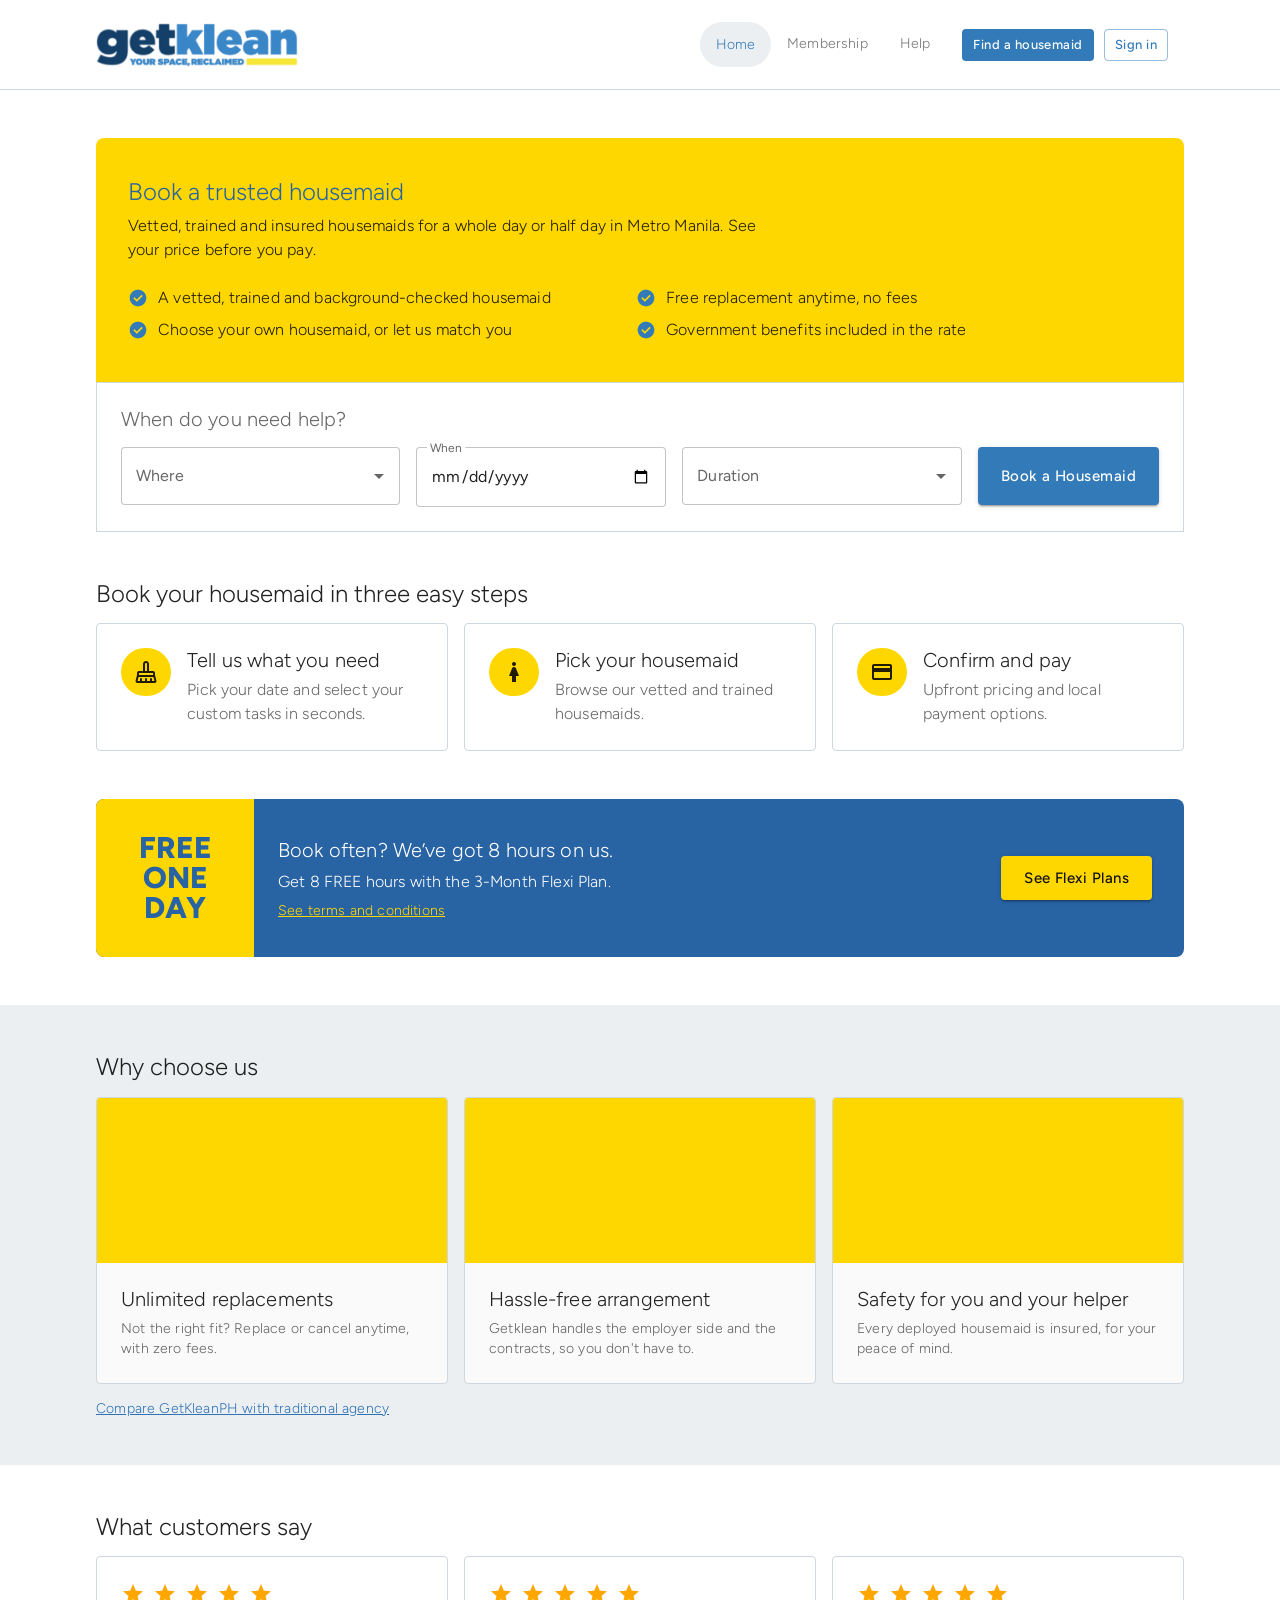
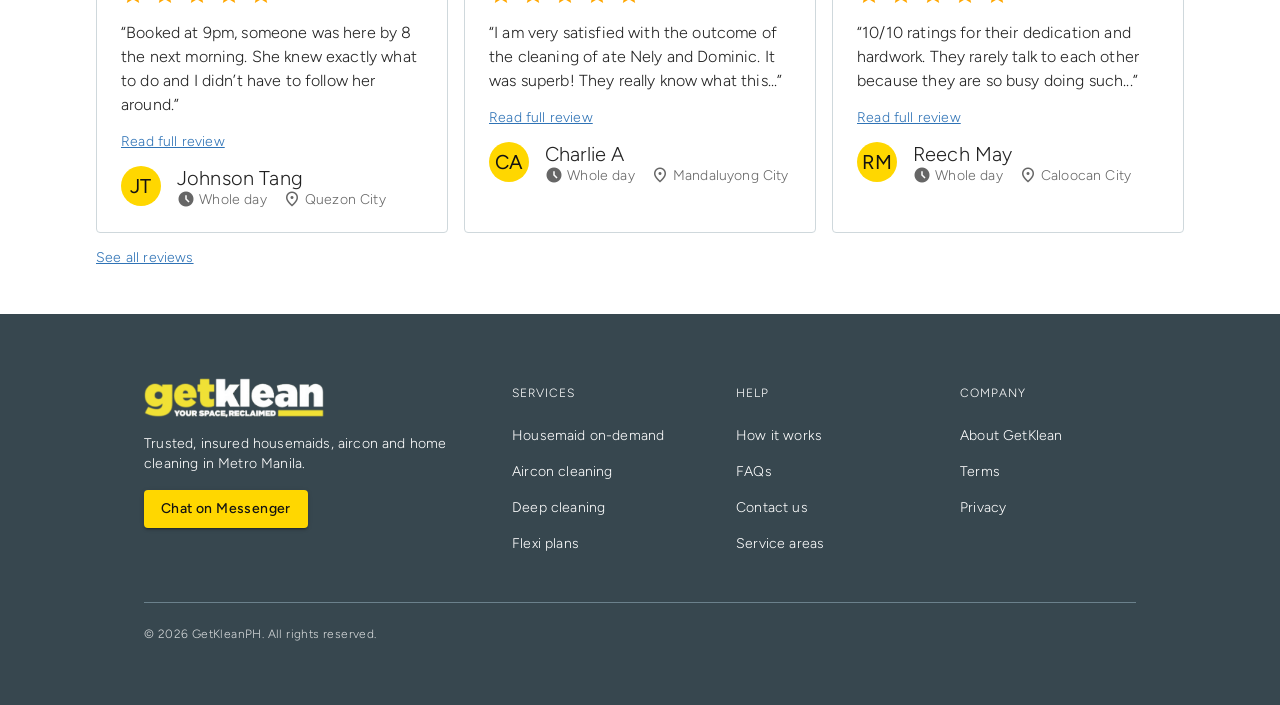
==== app/index.html @ aecc76d8 "Main page with new brand + El Niño aircon banner; move booking app to /app; new logo Co-Authored-By:" ====
<!doctype html>
<html lang="en">
<head>
  <meta charset="utf-8">
  <meta name="viewport" content="width=device-width, initial-scale=1">
  <title>GetKlean · Book a trusted housemaid</title>
  <meta name="description" content="Vetted, trained and insured housemaids for a whole day or half day in Metro Manila.">
  <link rel="icon" href="assets/favicon.png">
  <link rel="preconnect" href="https://fonts.googleapis.com">
  <link rel="preconnect" href="https://fonts.gstatic.com" crossorigin>
  <link rel="stylesheet" href="https://fonts.googleapis.com/css2?family=Figtree:wght@300;400;500;600;700&display=swap">
  <link rel="stylesheet" href="https://fonts.googleapis.com/css2?family=Material+Symbols+Outlined:opsz,wght,FILL,GRAD@20..48,300..500,0..1,0&display=block">
  <link rel="stylesheet" href="styles.css">
</head>
<body>
  <div id="app"></div>
  <noscript>Please turn on JavaScript to book a housemaid.</noscript>
  <script type="module" src="js/app.js"></script>
</body>
</html>
---- app/styles.css ----
/* Getklean customer app — design tokens from the Figma file "Customer App Mock-up" */
:root {
  --primary: #337bb8;
  --primary-dark: #2863a4;
  --primary-border: rgba(51, 123, 184, .5);
  --primary-contrast: #fff;
  --secondary: #ffd700;
  --secondary-dark: #ffa700;
  --secondary-contrast: #121212;
  --blue-50: #e4f1f9;
  --blue-100: #bddcf2;
  --bluegrey-50: #eceff1;
  --bluegrey-100: #cfd8dc;
  --bluegrey-400: #78909c;
  --bluegrey-800: #37474f;
  --grey-50: #fafafa;
  --grey-600: #757575;
  --chip-border: #bdbdbd;
  --text: rgba(0, 0, 0, .87);
  --text-2: rgba(0, 0, 0, .6);
  --text-disabled: rgba(0, 0, 0, .38);
  --link: #2f73b6;
  --divider: rgba(0, 0, 0, .12);
  --input-border: rgba(0, 0, 0, .23);
  --success: #2e7d32;
  --error: #d32f2f;
  --error-bg: #fdeded;
  --radius: 4px;
  --radius-lg: 8px;
  --s1: 8px; --s2: 16px; --s3: 24px; --s4: 32px; --s5: 40px; --s6: 48px; --s8: 64px; --s12: 96px;
  --elev-1: 0 2px 1px -1px rgba(0,0,0,.2), 0 1px 1px 0 rgba(0,0,0,.14), 0 1px 3px 0 rgba(0,0,0,.12);
  --elev-2: 0 3px 1px -2px rgba(0,0,0,.2), 0 2px 2px 0 rgba(0,0,0,.14), 0 1px 5px 0 rgba(0,0,0,.12);
  --font: 'Figtree', system-ui, -apple-system, 'Segoe UI', Roboto, sans-serif;
  --page-x: 144px;
  color-scheme: light;
}
* { box-sizing: border-box; }
html, body { margin: 0; }
body { font-family: var(--font); font-weight: 300; color: var(--text); background: #fff; -webkit-font-smoothing: antialiased; }
img { max-width: 100%; display: block; }
a { color: var(--link); }
button, input, select, textarea { font: inherit; color: inherit; }
p { margin: 0; }
h1, h2, h3, h4 { margin: 0; font-weight: 300; }

/* Typography (MUI scale, Figtree Light) */
.h4 { font-size: 34px; line-height: 1.1; letter-spacing: .25px; }
.h5 { font-size: 24px; line-height: 1.15; }
.h6 { font-size: 20px; line-height: 1.2; letter-spacing: .15px; }
.body1 { font-size: 16px; line-height: 1.5; letter-spacing: .15px; }
.body2 { font-size: 14px; line-height: 1.43; letter-spacing: .17px; }
.subtitle2 { font-size: 14px; line-height: 1.57; letter-spacing: .1px; }
.caption { font-size: 12px; line-height: 1.66; letter-spacing: .4px; }
.overline { font-size: 12px; line-height: 2.66; letter-spacing: 1px; text-transform: uppercase; }
.muted { color: var(--text-2); }
.bold { font-weight: 700; }
.link { color: var(--link); text-decoration: underline; cursor: pointer; background: none; border: 0; padding: 0; font-size: 14px; letter-spacing: .17px; }

/* Icons: Material Symbols (the MUI icon set used in the design) */
.ic { font-family: 'Material Symbols Outlined'; font-weight: normal; font-style: normal; font-size: 24px; line-height: 1; display: inline-block; white-space: nowrap; direction: ltr; -webkit-font-smoothing: antialiased; font-variation-settings: 'FILL' 0, 'wght' 400, 'GRAD' 0, 'opsz' 24; user-select: none; flex: none; }
.ic.fill { font-variation-settings: 'FILL' 1, 'wght' 400, 'GRAD' 0, 'opsz' 24; }
.ic.s15 { font-size: 15px; } .ic.s18 { font-size: 18px; } .ic.s20 { font-size: 20px; }

/* Buttons (MUI) */
.btn { display: inline-flex; align-items: center; justify-content: center; gap: 8px; border-radius: var(--radius); border: 1px solid transparent; font-weight: 500; cursor: pointer; text-decoration: none; white-space: nowrap; transition: background-color .15s, box-shadow .15s; }
.btn.lg { padding: 8px 22px; font-size: 15px; line-height: 26px; letter-spacing: .46px; }
.btn.md { padding: 6px 16px; font-size: 14px; line-height: 24px; letter-spacing: .4px; }
.btn.sm { padding: 4px 10px; font-size: 13px; line-height: 22px; letter-spacing: .46px; }
.btn.contained { background: var(--primary); color: #fff; box-shadow: var(--elev-2); }
.btn.contained:hover { background: var(--primary-dark); }
.btn.flat { box-shadow: none; }
.btn.yellow { background: var(--secondary); color: var(--secondary-contrast); box-shadow: var(--elev-2); }
.btn.yellow:hover { background: #f5cf00; }
.btn.outlined { background: transparent; color: var(--primary); border-color: var(--primary-border); }
.btn.outlined:hover { background: rgba(51,123,184,.04); border-color: var(--primary); }
.btn.text { background: transparent; color: var(--primary); }
.btn:disabled { background: rgba(0,0,0,.12); color: rgba(0,0,0,.38); box-shadow: none; cursor: default; }
.btn:focus-visible, .radio-card:focus-within, .chip:focus-visible { outline: 2px solid var(--primary); outline-offset: 2px; }

/* Layout */
.page { min-height: 100vh; display: flex; flex-direction: column; }
.page > main { flex: 1; }
.wrap { padding-left: var(--page-x); padding-right: var(--page-x); }
.wrap-home { padding-left: var(--s12); padding-right: var(--s12); }

/* Nav */
.nav { height: 90px; border-bottom: 1px solid var(--bluegrey-100); background: #fff; display: flex; align-items: center; justify-content: space-between; padding: 0 var(--s12); position: sticky; top: 0; z-index: 20; }
.nav .logo img { height: 44px; width: auto; }
.nav-items { display: flex; align-items: center; }
.nav-item { padding: 12px 16px; border-radius: 99px; color: var(--grey-600); font-size: 14px; line-height: 1.43; letter-spacing: .17px; text-decoration: none; }
.nav-item.active { background: var(--bluegrey-50); color: var(--primary); line-height: 1.57; letter-spacing: .1px; }
.nav-cta { display: flex; gap: 10px; padding: 0 var(--s2); }
.nav-toggle { display: none; background: none; border: 0; padding: 8px; cursor: pointer; color: var(--text-2); }

/* Logo fallback (until the image asset is present) */
.wordmark { font-weight: 800; font-size: 28px; letter-spacing: -.5px; color: var(--primary); line-height: 40px; }
.wordmark b { color: var(--secondary-dark); font-weight: 800; }
.footer .wordmark { color: #fff; }
.footer .wordmark b { color: var(--secondary); }

/* Stepper */
.stepper { display: flex; align-items: center; gap: var(--s1); padding: var(--s2) var(--page-x); border-bottom: 1px solid var(--divider); background: #fff; }
.step { display: flex; align-items: center; gap: 8px; white-space: nowrap; font-size: 14px; color: var(--text-2); letter-spacing: .17px; line-height: 1.43; }
.step .num { width: 24px; height: 24px; border-radius: 50%; background: var(--text-disabled); color: #fff; font-size: 12px; display: grid; place-items: center; letter-spacing: .4px; }
.step.on { color: var(--text); letter-spacing: .1px; line-height: 1.57; }
.step.on .num, .step.done .num { background: var(--primary); }
.step.done { color: var(--text); }
.step .num .ic { font-size: 16px; }
.connector { flex: 1; height: 1px; background: var(--divider); min-width: 8px; }

/* Booking layout */
.book-head { padding-top: var(--s6); padding-bottom: var(--s3); display: flex; flex-direction: column; gap: 4px; }
.book-body { display: flex; gap: var(--s3); align-items: flex-start; padding-bottom: var(--s6); }
.book-main { flex: 1; min-width: 0; display: flex; flex-direction: column; gap: var(--s3); }
.book-side { width: 360px; flex: none; position: sticky; top: 106px; }
.form-card { border: 1px solid var(--bluegrey-100); border-radius: var(--radius-lg); box-shadow: var(--elev-1); padding: var(--s3); display: flex; flex-direction: column; gap: var(--s4); background: #fff; }
.field { display: flex; flex-direction: column; gap: 4px; }
.field > .label { font-size: 16px; line-height: 1.5; letter-spacing: .15px; }
.actions { display: flex; justify-content: space-between; align-items: center; gap: var(--s2); }
.actions .spacer { visibility: hidden; }

/* Radio card ("p2 - Radio Selector") */
.radio-row { display: flex; gap: var(--s3); }
.radio-row.tight { gap: var(--s2); }
.radio-card { flex: 1; min-width: 0; display: flex; align-items: center; gap: var(--s1); padding: var(--s2) var(--s1) var(--s2) var(--s2); border: 1px solid var(--bluegrey-100); border-radius: var(--radius-lg); background: #fff; cursor: pointer; position: relative; transition: background-color .15s, border-color .15s; }
.radio-card:hover { border-color: var(--blue-100); }
.radio-card.checked { background: var(--blue-50); border-color: var(--blue-100); }
.radio-card input { position: absolute; opacity: 0; pointer-events: none; }
.radio-card .rc-text { flex: 1; min-width: 0; display: flex; flex-direction: column; justify-content: center; }
.radio-card .rc-label { font-size: 16px; line-height: 1.5; letter-spacing: .15px; color: #000; }
.radio-card .rc-caption { font-size: 14px; line-height: 1.43; letter-spacing: .17px; color: var(--text-2); display: flex; align-items: center; gap: 2px; }
.radio-dot { width: 42px; height: 42px; display: grid; place-items: center; flex: none; }
.radio-dot::before { content: ''; width: 20px; height: 20px; border-radius: 50%; border: 2px solid var(--text-2); box-sizing: border-box; }
.radio-card.checked .radio-dot::before { border-color: var(--primary); background: radial-gradient(circle, var(--primary) 0 5px, transparent 5.5px); }
.radio-card.error { border-color: var(--error); }
.dot-sep { width: 3px; height: 3px; border-radius: 50%; background: currentColor; display: inline-block; margin: 0 6px; opacity: .8; }

/* Selected-date display */
.date-display { display: flex; gap: var(--s2); align-items: center; border: 1px solid var(--bluegrey-100); border-radius: var(--radius-lg); padding: var(--s1) var(--s2); background: #fff; cursor: pointer; width: 100%; text-align: left; }
.icon-bubble { width: 40px; height: 40px; border-radius: 20px; background: var(--bluegrey-50); display: grid; place-items: center; flex: none; color: var(--text-2); }

/* Chips */
.chips { display: grid; grid-template-columns: repeat(5, minmax(0, 1fr)); gap: 8px; }
.chip { min-height: 32px; border-radius: 100px; border: 1px solid var(--chip-border); background: #fff; color: var(--text); font-size: 13px; line-height: 18px; letter-spacing: .16px; font-weight: 400; padding: 4px 12px; cursor: pointer; max-width: 139px; width: 100%; transition: background-color .15s; }
.chip:hover { background: rgba(0,0,0,.04); }
.chip.on { background: var(--primary); border-color: var(--primary); color: #fff; }
.chip:disabled { color: var(--text-disabled); cursor: default; background: #fff; }
.chip-row { display: flex; flex-wrap: wrap; gap: 8px; }
.chip-row .chip { width: auto; max-width: none; }

/* Info + alert */
.info { display: flex; gap: 12px; align-items: flex-start; background: var(--blue-50); padding: 12px var(--s2); border-radius: var(--radius); font-size: 14px; line-height: 1.43; letter-spacing: .17px; }
.info .ic { color: var(--primary); }
.alert-error { display: flex; gap: 12px; align-items: flex-start; background: var(--error-bg); color: #5f2120; padding: 12px var(--s2); border-radius: var(--radius); font-size: 14px; line-height: 1.43; }
.alert-error .ic { color: var(--error); }
.helper-error { color: var(--error); font-size: 12px; line-height: 1.66; letter-spacing: .4px; }

/* Inputs (MUI outlined) */
.input { position: relative; }
.input input, .input select, .input textarea { width: 100%; border: 1px solid var(--input-border); border-radius: var(--radius); padding: 16px 12px; font-size: 16px; line-height: 24px; letter-spacing: .15px; font-weight: 400; background: #fff; outline: none; appearance: none; }
.input select { padding-right: 40px; cursor: pointer; }
.input textarea { resize: vertical; min-height: 96px; }
.input input:hover, .input select:hover, .input textarea:hover { border-color: var(--text); }
.input input:focus, .input select:focus, .input textarea:focus { border-color: var(--primary); box-shadow: inset 0 0 0 1px var(--primary); }
.input .end { position: absolute; right: 12px; top: 50%; transform: translateY(-50%); color: var(--text-2); pointer-events: none; }
.input.err input, .input.err select { border-color: var(--error); }
.input-label { font-size: 12px; color: var(--text-2); margin-bottom: 4px; letter-spacing: .15px; }

/* Booking summary card */
.summary { border: 1px solid var(--bluegrey-100); border-radius: var(--radius-lg); background: #fff; padding: var(--s3); display: flex; flex-direction: column; gap: var(--s2); }
.sum-rows { display: flex; flex-direction: column; gap: var(--s1); }
.sum-row { display: flex; gap: var(--s1); align-items: flex-start; }
.sum-row .bubble { width: 30px; height: 30px; border-radius: 20px; background: var(--blue-50); display: grid; place-items: center; flex: none; color: var(--primary); }
.sum-row .bubble .ic { font-size: 20px; }
.sum-row .t { flex: 1; min-width: 0; }
.sum-row .k { font-weight: 700; font-size: 12px; line-height: 1.66; letter-spacing: .4px; }
.sum-row .k.lg { font-size: 14px; line-height: 1.43; letter-spacing: .17px; }
.sum-row .v { font-size: 14px; line-height: 1.57; letter-spacing: .1px; display: flex; align-items: center; flex-wrap: wrap; }
.sum-row .sub { font-size: 12px; line-height: 1.66; letter-spacing: .4px; color: var(--text-2); }
.breakdown { border-top: 1px solid var(--divider); padding-top: var(--s2); display: flex; flex-direction: column; gap: 4px; }
.price-line { display: flex; justify-content: space-between; align-items: center; gap: 8px; font-size: 14px; line-height: 1.57; letter-spacing: .1px; }
.price-line .lbl { color: var(--text-2); display: flex; align-items: center; flex-wrap: wrap; }
.price-line .was { font-size: 12px; color: var(--text-disabled); text-decoration: line-through; letter-spacing: .4px; margin-right: 8px; }
.price-line .free { color: var(--success); font-weight: 700; }
.total { background: var(--bluegrey-50); border-radius: var(--radius); padding: 12px var(--s2); display: flex; justify-content: space-between; align-items: center; min-height: 52px; }
.total .amt { font-weight: 700; font-size: 24px; line-height: 1.15; }

/* Home */
.hero { background: var(--secondary); border-radius: 8px 8px 0 0; padding: var(--s5) var(--s4); position: relative; overflow: hidden; }
.hero .shape { position: absolute; left: 896px; top: -67px; width: 752px; height: 752px; pointer-events: none; }
.hero .hero-photo { position: absolute; right: 0; bottom: 0; height: 100%; max-height: 260px; width: auto; pointer-events: none; }
.hero-content { position: relative; max-width: 992px; display: flex; flex-direction: column; gap: var(--s3); }
.hero h1 { color: var(--primary-dark); font-size: 24px; line-height: 1.15; }
.benefits { display: grid; grid-template-columns: 1fr 1fr; gap: 8px 24px; }
.benefit { display: flex; gap: 10px; align-items: flex-start; font-size: 16px; line-height: 1.5; letter-spacing: .15px; }
.benefit .ic { color: var(--primary); font-size: 20px; margin-top: 2px; }
.quick-book { border: 1px solid var(--bluegrey-100); padding: var(--s3); display: flex; flex-direction: column; gap: var(--s2); }
.qb-form { display: flex; gap: var(--s2); align-items: flex-start; }
.qb-form .input { flex: 1; }
.qb-form .input.when { flex: 0 0 250px; }
.qb-form .btn { height: 56px; }
.section { padding-top: var(--s6); padding-bottom: var(--s6); display: flex; flex-direction: column; gap: var(--s2); }
.section.grey { background: var(--bluegrey-50); }
.cards-3 { display: grid; grid-template-columns: repeat(3, minmax(0, 1fr)); gap: var(--s2); }
.step-card { border: 1px solid var(--bluegrey-100); border-radius: var(--radius); padding: var(--s3); display: flex; gap: var(--s2); background: #fff; }
.step-card .yicon { width: 50px; height: 48px; border-radius: 50px; background: var(--secondary); display: grid; place-items: center; flex: none; }
.step-card .t { display: flex; flex-direction: column; gap: 6px; }
.promo { background: var(--primary-dark); border-radius: 8px; display: flex; align-items: center; gap: var(--s3); padding-right: var(--s4); overflow: hidden; color: #fff; }
.promo .tile { width: 158px; height: 158px; flex: none; overflow: hidden; background: var(--secondary); }
.promo .tile img { width: 114%; height: 154%; max-width: none; margin: -41px 0 0 -5px; object-fit: cover; }
.promo .copy { flex: 1; display: flex; flex-direction: column; gap: 8px; padding: var(--s2) 0; }
.promo .terms { color: var(--secondary); font-size: 14px; text-decoration: underline; letter-spacing: .17px; }
.why-card { border: 1px solid var(--bluegrey-100); border-radius: var(--radius); background: var(--grey-50); overflow: hidden; }
.why-card .photo { height: 165px; background: var(--secondary); overflow: hidden; }
.why-card .photo img { width: 100%; height: 100%; object-fit: cover; }
.why-card .t { padding: var(--s3); display: flex; flex-direction: column; gap: var(--s1); }
.review { border: 1px solid var(--bluegrey-100); border-radius: var(--radius); padding: var(--s3); display: flex; flex-direction: column; gap: var(--s2); background: #fff; }
.stars { display: flex; gap: 8px; color: var(--secondary-dark); }
.stars .ic { font-variation-settings: 'FILL' 1; }
.customer { display: flex; gap: var(--s2); align-items: flex-start; }
.avatar { width: 40px; height: 40px; border-radius: 50%; background: var(--secondary); color: var(--secondary-contrast); display: grid; place-items: center; font-size: 20px; font-weight: 400; letter-spacing: .14px; flex: none; }
.meta-row { display: flex; gap: var(--s2); color: var(--text-2); font-size: 14px; letter-spacing: .17px; }
.meta-row span { display: inline-flex; align-items: center; gap: 4px; }

/* Footer */
.footer { background: var(--bluegrey-800); color: #fff; padding: var(--s8) var(--page-x); display: flex; flex-direction: column; gap: var(--s6); }
.footer-cols { display: flex; flex-wrap: wrap; gap: 32px 48px; }
.footer-brand { width: 320px; display: flex; flex-direction: column; gap: var(--s2); align-items: flex-start; }
.footer-col { flex: 1; min-width: 140px; display: flex; flex-direction: column; gap: var(--s2); }
.footer-col a { color: #fff; text-decoration: none; font-size: 14px; letter-spacing: .17px; line-height: 1.43; }
.footer-col a:hover { text-decoration: underline; }
.legal { border-top: 1px solid var(--bluegrey-400); padding-top: var(--s3); opacity: .8; font-size: 12px; letter-spacing: .4px; }

/* Responsive */
@media (max-width: 1200px) {
  :root { --page-x: 48px; }
  .wrap-home, .nav { padding-left: 48px; padding-right: 48px; }
  .hero .shape { left: 62%; }
  .stepper .step .lbl { display: none; }
  .stepper .step.on .lbl { display: inline; }
}
@media (max-width: 900px) {
  :root { --page-x: 20px; }
  .wrap-home, .nav { padding-left: 20px; padding-right: 20px; }
  .nav { height: 64px; }
  .nav .logo img { width: 140px; height: 32px; }
  .nav-items { display: none; position: absolute; top: 64px; left: 0; right: 0; background: #fff; flex-direction: column; align-items: stretch; padding: 8px 20px 16px; border-bottom: 1px solid var(--bluegrey-100); box-shadow: 0 8px 16px rgba(0,0,0,.08); }
  .nav.open .nav-items { display: flex; }
  .nav-cta { padding: 8px 0 0; }
  .nav-toggle { display: block; }
  .book-body { flex-direction: column-reverse; }
  .book-side { width: 100%; position: static; }
  .qb-form { flex-direction: column; align-items: stretch; }
  .qb-form .input.when { flex: 1; }
  .cards-3 { grid-template-columns: 1fr; }
  .benefits { grid-template-columns: 1fr; }
  .hero .shape, .hero .hero-photo { display: none; }
  .promo { flex-direction: column; align-items: flex-start; padding: 0 0 var(--s3); }
  .promo .copy, .promo .cta { padding: 0 var(--s3); }
  .h4 { font-size: 28px; }
  .chips { grid-template-columns: repeat(3, minmax(0, 1fr)); }
  .footer-brand { width: 100%; }
}
@media (max-width: 560px) {
  .radio-row { flex-direction: column; gap: var(--s2); }
  .form-card { padding: var(--s2); gap: var(--s3); }
  .actions .btn.lg { flex: 1; }
}

/* ===================== Components added for the booking flow ===================== */
/* Outlined text field with floating label (MUI) */
.tf { display: flex; flex-direction: column; gap: 3px; min-width: 0; flex: 1; }
.tf-box { position: relative; display: flex; align-items: center; border: 1px solid var(--input-border); border-radius: var(--radius); background: #fff; min-height: 56px; transition: border-color .15s, box-shadow .15s; }
.tf-box:hover { border-color: var(--text); }
.tf-box:focus-within { border-color: var(--primary); box-shadow: inset 0 0 0 1px var(--primary); }
.tf input, .tf select, .tf textarea { flex: 1; min-width: 0; border: 0; outline: 0; background: transparent; padding: 16.5px 14px; font-size: 16px; line-height: 23px; letter-spacing: .15px; font-weight: 400; appearance: none; -webkit-appearance: none; }
.tf textarea { resize: vertical; min-height: 104px; }
.tf select { cursor: pointer; padding-right: 40px; position: relative; z-index: 1; }
.tf input::placeholder { color: transparent; }
.tf input:focus::placeholder { color: var(--text-disabled); }
.tf label { position: absolute; left: 10px; top: 16px; padding: 0 4px; background: #fff; color: var(--text-2); font-size: 16px; line-height: 23px; letter-spacing: .15px; pointer-events: none; transform-origin: left top; transition: transform .15s, color .15s, top .15s; max-width: calc(100% - 24px); overflow: hidden; text-overflow: ellipsis; white-space: nowrap; font-weight: 400; }
.tf.has-start label, .tf input:not(:placeholder-shown) + label, .tf textarea:not(:placeholder-shown) + label,
.tf input:focus + label, .tf textarea:focus + label, .tf input[type=date] + label, .tf.select:not(.empty) label, .tf.select select:focus + label { top: -9px; transform: scale(.75); }
.tf.has-start label { left: 10px; }
.tf-box:focus-within label { color: var(--primary); }
.tf-start { padding-left: 14px; color: var(--text-2); font-size: 16px; font-weight: 400; }
.tf.has-start input { padding-left: 8px; }
.tf-end { position: absolute; right: 10px; top: 50%; transform: translateY(-50%); color: var(--text-2); display: grid; pointer-events: none; z-index: 2; }
.tf.select .tf-end { right: 8px; }
.tf-help { font-size: 12px; line-height: 1.66; letter-spacing: .4px; color: var(--text-2); padding: 0 14px; }
.tf-help.err { color: var(--error); }
.tf.err .tf-box { border-color: var(--error); }
.tf.err label { color: var(--error); }
.inline-2 { display: flex; gap: var(--s2); }
.inline-2 > .tf { flex: 1; }
.gap2 { gap: var(--s2) !important; } .gap3 { gap: var(--s3) !important; }

/* Radio/check card extras */
.rc-icon { width: 40px; height: 40px; border-radius: 20px; background: var(--bluegrey-50); display: grid; place-items: center; flex: none; color: var(--text-2); }
.radio-card.checked .rc-icon { background: #fff; color: var(--primary); }
.radio-card .rc-label { display: flex; align-items: center; gap: 8px; flex-wrap: wrap; }
.check-box { width: 42px; height: 42px; display: grid; place-items: center; flex: none; }
.check-box .ic { width: 18px; height: 18px; border: 2px solid var(--text-2); border-radius: 2px; font-size: 14px; display: grid; place-items: center; color: transparent; }
.check-card.checked .check-box .ic { background: var(--primary); border-color: var(--primary); color: #fff; }
.grid-2 { display: grid; grid-template-columns: repeat(2, minmax(0, 1fr)); gap: var(--s2); }
.radio-card.compact { box-shadow: var(--elev-1); }
.checkbox { display: flex; align-items: center; gap: 4px; cursor: pointer; font-size: 16px; line-height: 1.5; letter-spacing: .15px; }
.checkbox input { position: absolute; opacity: 0; }
.checkbox .cb { width: 42px; height: 42px; display: grid; place-items: center; flex: none; }
.checkbox .cb .ic { width: 18px; height: 18px; border: 2px solid var(--text-2); border-radius: 2px; font-size: 14px; display: grid; place-items: center; color: transparent; }
.checkbox input:checked + .cb .ic { background: var(--primary); border-color: var(--primary); color: #fff; }
.checkbox input:focus-visible + .cb .ic { outline: 2px solid var(--primary); outline-offset: 2px; }

/* Tags (MUI Chip, small) */
.tag { display: inline-flex; align-items: center; height: 24px; padding: 0 8px; border-radius: 100px; font-size: 13px; line-height: 18px; letter-spacing: .16px; font-weight: 400; background: rgba(0,0,0,.08); color: var(--text); white-space: nowrap; }
.tag.yellow { background: var(--secondary); color: var(--secondary-contrast); }
.tag.success { background: transparent; border: 1px solid var(--success); color: var(--success); }
.tag.success-solid { background: var(--success); color: #fff; }
.tag.info { background: #0288d1; color: #fff; }
.tag.primary-solid { background: var(--primary); color: #fff; height: 32px; padding: 0 12px; }
.tag.outline-light { background: transparent; border: 1px solid rgba(255,255,255,.7); color: #fff; }
.star { color: var(--secondary-dark); }
.lnk { color: var(--link); text-decoration: underline; }
.center { text-align: center; align-self: center; }
.wide { width: 100%; }

/* Toast */
.toast { position: fixed; left: 50%; bottom: 24px; transform: translate(-50%, 20px); background: #323232; color: #fff; padding: 14px 20px; border-radius: var(--radius); font-size: 14px; letter-spacing: .17px; box-shadow: 0 3px 5px -1px rgba(0,0,0,.2), 0 6px 10px rgba(0,0,0,.14); opacity: 0; pointer-events: none; transition: opacity .2s, transform .2s; z-index: 100; max-width: calc(100vw - 32px); }
.toast.show { opacity: 1; transform: translate(-50%, 0); }

/* Nav avatar */
.nav-avatar { width: 40px; height: 40px; border-radius: 50%; border: 0; background: var(--secondary); color: var(--secondary-contrast); font-weight: 500; cursor: pointer; }

/* Step 1 */
.days { display: flex; gap: 8px; flex-wrap: wrap; }
.day { width: 45px; height: 45px; border-radius: 50%; border: 1px solid var(--bluegrey-100); background: #fff; cursor: pointer; font-size: 16px; font-weight: 400; }
.day:hover { border-color: var(--blue-100); }
.day.on { background: var(--blue-50); border-color: var(--blue-100); color: var(--primary); font-weight: 600; }
.info { align-items: center; }

/* Step 2 */
.map { width: 100%; height: 246px; border: 1px solid var(--bluegrey-100); border-radius: var(--radius-lg); display: block; background: var(--bluegrey-50); }
.map-field { gap: var(--s1); }
.map-head { display: flex; justify-content: space-between; gap: 8px; flex-wrap: wrap; }
.map-head span:last-child { color: var(--text-2); font-size: 14px; }
.secure { display: flex; align-items: center; gap: 8px; color: var(--text-2); }
.secure .ic { color: var(--success); }
.add-dashed { display: flex; align-items: center; gap: var(--s1); width: 100%; padding: var(--s2); border: 1px dashed var(--chip-border); border-radius: var(--radius-lg); background: #fff; cursor: pointer; font-size: 16px; color: var(--primary); font-weight: 400; margin-top: 4px; }
.add-dashed:hover { background: var(--blue-50); }
.icon-bubble.sm { width: 32px; height: 32px; }
.icon-bubble.lg { width: 56px; height: 56px; border-radius: 28px; background: var(--blue-50); color: var(--primary); }
.field .radio-card + .radio-card { margin-top: 8px; }
.btn.start { align-self: flex-start; }

/* Step 3 */
.tasks-head { display: flex; justify-content: space-between; align-items: center; gap: 8px; flex-wrap: wrap; }
.th-actions { display: flex; align-items: center; gap: 8px; color: var(--text-2); }
.field > .h6 { margin-bottom: 8px; }

/* Step 4 */
.otp-card { align-items: center; text-align: center; gap: var(--s2); }
.otp { display: flex; gap: 10px; justify-content: center; }
.otp-box { width: 48px; height: 56px; text-align: center; font-size: 22px; font-weight: 500; border: 1px solid var(--input-border); border-radius: var(--radius); outline: 0; }
.otp-box:focus { border-color: var(--primary); box-shadow: inset 0 0 0 1px var(--primary); }
.otp-box.err { border-color: var(--error); }
.login { padding-top: var(--s8); padding-bottom: var(--s8); display: flex; justify-content: center; }
.login-card { width: 100%; max-width: 440px; align-items: center; text-align: center; gap: var(--s2); }
.login-card .tf { width: 100%; text-align: left; }

/* Step 5 */
.info-panel { display: flex; align-items: center; gap: var(--s2); border: 1px solid var(--bluegrey-100); border-radius: var(--radius-lg); padding: var(--s2); background: var(--grey-50); }
.info-panel > div { flex: 1; }
.seg { display: inline-flex; border: 1px solid var(--chip-border); border-radius: var(--radius); overflow: hidden; align-self: flex-start; }
.seg button { border: 0; background: #fff; padding: 8px 16px; font-size: 14px; font-weight: 500; letter-spacing: .4px; cursor: pointer; color: var(--text-2); }
.seg button + button { border-left: 1px solid var(--chip-border); }
.seg button.on { background: var(--blue-50); color: var(--primary); }
.seg.chips-seg { border: 0; gap: 8px; flex-wrap: wrap; overflow: visible; }
.seg.chips-seg button { border: 1px solid var(--chip-border); border-radius: 100px; font-weight: 400; font-size: 14px; padding: 6px 16px; color: var(--text); }
.seg.chips-seg button.on { background: var(--primary); border-color: var(--primary); color: #fff; }
.seg.chips-seg.sm button { font-size: 13px; padding: 4px 12px; }
.form-card.tight { gap: var(--s2); }
.empty-fav { display: flex; gap: 12px; align-items: flex-start; background: #fdeef3; color: #5c1f33; padding: 12px var(--s2); border-radius: var(--radius); }
.empty-fav .ic { color: #e91e63; }
.maid { border: 1px solid var(--bluegrey-100); border-radius: var(--radius-lg); padding: var(--s2); display: flex; flex-direction: column; gap: var(--s2); background: #fff; }
.maid.selected { border-color: var(--primary); background: var(--blue-50); box-shadow: inset 0 0 0 1px var(--primary); }
.maid-top { display: flex; gap: var(--s2); align-items: flex-start; }
.maid-photo { width: 72px; height: 72px; border-radius: 50%; overflow: hidden; flex: none; background: var(--secondary); display: grid; place-items: center; }
.maid-photo img { width: 100%; height: 100%; object-fit: cover; }
.maid-ini { font-size: 24px; font-weight: 500; color: var(--secondary-contrast); }
.maid-info { flex: 1; min-width: 0; display: flex; flex-direction: column; gap: 2px; align-items: flex-start; }
.maid-info .nm { font-weight: 600; margin-right: 6px; }
.maid-info .meta { display: flex; align-items: center; flex-wrap: wrap; gap: 2px; }
.maid-info .btn.text { padding-left: 0; }
.sel-badge { display: inline-flex; align-items: center; gap: 4px; color: var(--primary); font-size: 14px; font-weight: 500; }
.maid-actions { display: flex; gap: var(--s1); flex-wrap: wrap; }
.maid-actions .grow { flex: 1; }
.btn.fav .ic { color: #e91e63; }
.btn.fav.on { background: #fdeef3; border-color: #f48fb1; color: #ad1457; }
.maid.unavail .maid-photo { filter: grayscale(.6); }
.maid-warn { background: #fff4e5; border-radius: var(--radius); padding: 12px var(--s2); display: flex; flex-direction: column; gap: 6px; color: #663c00; }
.warn-title { font-weight: 600; }
.btn.warning { background: #ed6c02; color: #fff; box-shadow: var(--elev-2); white-space: normal; }
.btn.warning:hover { background: #e65100; }
.switch-card { display: flex; align-items: center; gap: var(--s2); border: 1px solid var(--bluegrey-100); border-radius: var(--radius-lg); padding: var(--s2) var(--s3); cursor: pointer; position: relative; }
.switch-card > span:first-child { flex: 1; display: flex; flex-direction: column; gap: 4px; }
.switch-card input { position: absolute; opacity: 0; }
.switch { width: 38px; height: 20px; border-radius: 10px; background: rgba(0,0,0,.38); position: relative; flex: none; transition: background .15s; }
.switch::after { content: ''; position: absolute; top: -3px; left: -3px; width: 26px; height: 26px; border-radius: 50%; background: #fff; box-shadow: var(--elev-1); transition: transform .15s, background .15s; }
.switch-card input:checked + .switch { background: rgba(51,123,184,.5); }
.switch-card input:checked + .switch::after { transform: translateX(18px); background: var(--primary); }
.switch-card input:focus-visible + .switch { outline: 2px solid var(--primary); outline-offset: 4px; }

/* Step 6 */
.pc-price { display: flex; flex-direction: column; align-items: flex-end; gap: 4px; flex: none; }
.pc-price b { font-size: 20px; font-weight: 600; }
.price-card .rc-label { font-weight: 600; }
.radio-card.plan-card { border: 0; padding: 0; background: transparent; }
.plan-price { display: flex; align-items: center; gap: 8px; flex-wrap: wrap; color: var(--text); }
.plan-price b { font-size: 24px; font-weight: 600; }
.plan-price s { color: var(--text-disabled); }
.flexi { gap: var(--s2); }
.acc { border: 1px solid var(--bluegrey-100); border-radius: var(--radius-lg); }
.acc summary { list-style: none; cursor: pointer; display: flex; justify-content: space-between; align-items: center; padding: 12px var(--s2); }
.acc summary::-webkit-details-marker { display: none; }
.acc[open] summary .ic { transform: rotate(180deg); }
.acc-body { padding: 0 var(--s2) var(--s2); display: flex; flex-direction: column; gap: 12px; }
.rate-group { display: flex; flex-direction: column; gap: 6px; }
.rg-h { font-weight: 600; font-size: 14px; }
.rate-row { display: grid; grid-template-columns: 1.3fr 1fr 1fr auto; align-items: center; gap: 8px; padding: 8px 12px; border: 1px solid var(--bluegrey-50); border-radius: var(--radius); font-size: 14px; }
.rate-row > span { display: flex; flex-direction: column; }
.rate-row .rr-l { flex-direction: row; align-items: center; gap: 6px; }
.rate-row s { color: var(--text-disabled); }
.rate-row small { font-size: 10px; letter-spacing: .8px; color: var(--text-2); }
.rate-row .mem b { color: var(--success); font-weight: 600; }
.incl-row { display: flex; gap: 12px; align-items: flex-start; }
.incl-row .bubble { width: 30px; height: 30px; border-radius: 15px; background: var(--blue-50); color: var(--primary); display: grid; place-items: center; flex: none; }
.calc { gap: var(--s2); }
.calc-inputs { display: flex; gap: var(--s2); align-items: center; flex-wrap: wrap; }
.calc-inputs .tf { flex: 0 0 200px; }
.example { background: var(--grey-50); border: 1px solid var(--bluegrey-50); border-radius: var(--radius-lg); padding: var(--s3); display: flex; flex-direction: column; gap: var(--s2); }
.example .center { align-self: stretch; }
.ex-cols { display: grid; grid-template-columns: 1fr 1fr; gap: var(--s2); }
.ex-col { background: #fff; border: 1px solid var(--bluegrey-100); border-radius: var(--radius-lg); padding: var(--s2); display: flex; flex-direction: column; gap: 8px; }
.ex-line { display: flex; justify-content: space-between; gap: 8px; font-size: 14px; color: var(--text-2); }
.ex-total { border-radius: var(--radius); padding: 10px 12px; display: flex; flex-direction: column; align-items: center; margin-top: auto; }
.ex-total b { font-size: 22px; font-weight: 600; }
.ex-total small { font-size: 10px; letter-spacing: .8px; }
.ex-total.grey { background: var(--bluegrey-50); }
.ex-total.green { background: #e8f5e9; color: var(--success); }

/* Step 7 */
.review-list { display: flex; flex-direction: column; gap: var(--s1); }
.review-card { display: flex; justify-content: space-between; align-items: center; gap: var(--s2); border: 1px solid var(--bluegrey-100); border-radius: var(--radius-lg); padding: var(--s2) var(--s2) var(--s2) var(--s3); }
.review-card .body1, .review-card .body2 { display: flex; align-items: center; flex-wrap: wrap; }
.overline-sm { font-size: 12px; letter-spacing: 1px; color: var(--text-2); font-weight: 500; }
.protect { display: flex; gap: var(--s2); align-items: flex-start; border: 1px solid var(--bluegrey-100); border-radius: var(--radius-lg); padding: var(--s3); }
.protect > div { display: flex; flex-direction: column; gap: 8px; align-items: flex-start; }
.protect .h6 { display: flex; align-items: center; gap: 8px; flex-wrap: wrap; }
.shield { width: 48px; height: 48px; border-radius: 24px; background: var(--secondary); display: grid; place-items: center; flex: none; }
.h5.inline { display: flex; align-items: center; gap: 8px; }
.promo-row { display: flex; gap: 8px; align-items: flex-start; }
.promo-row .btn { height: 56px; }
.ok { color: var(--success); display: flex; align-items: center; gap: 6px; }
.pm .rc-icon { background: var(--bluegrey-50); }

/* Step 8 */
.confirm { border: 1px solid var(--bluegrey-100); border-radius: var(--radius-lg); padding: var(--s5) var(--s4); display: flex; flex-direction: column; align-items: center; gap: var(--s2); text-align: center; max-width: 720px; margin: 0 auto; width: 100%; }
.ok-circle { width: 72px; height: 72px; border-radius: 50%; background: #e8f5e9; color: var(--success); display: grid; place-items: center; }
.ok-circle .ic { font-size: 40px; }
.conf-rows { width: 100%; border-top: 1px solid var(--divider); margin-top: 8px; }
.conf-row { display: flex; justify-content: space-between; gap: var(--s2); padding: 12px 0; border-bottom: 1px solid var(--divider); font-size: 14px; text-align: right; }
.conf-row > span:first-child { text-align: left; flex: none; }
.conf-row > span:last-child { display: flex; align-items: center; justify-content: flex-end; flex-wrap: wrap; font-weight: 400; }
.next { width: 100%; text-align: left; display: flex; flex-direction: column; gap: 8px; background: var(--grey-50); border-radius: var(--radius-lg); padding: var(--s2) var(--s3); }
.nx { display: flex; gap: 10px; align-items: flex-start; }
.nx .ic { color: var(--success); font-size: 20px; margin-top: 2px; }
.conf-actions { display: flex; gap: var(--s1); flex-wrap: wrap; justify-content: center; }
.btn.pill { border-radius: 100px; }
.btn.outlined.dark { color: var(--text); border-color: var(--input-border); }
.book-head .h4:empty { display: none; }
.book-body:has(.confirm) .book-side:empty { display: none; }

/* Home: quick-book fields + signed-in home */
.qb-form .tf { flex: 1; }
.qb-form .when { flex: 0 0 250px; display: flex; }
.qb-form .btn { height: 58px; }
.headline { display: flex; flex-direction: column; gap: 8px; max-width: 640px; }
.tile-fb { display: grid; place-items: center; height: 100%; font-size: 30px; font-weight: 800; line-height: 1; text-transform: uppercase; color: var(--primary-dark); text-align: center; }
.welcome { padding-top: var(--s6); display: flex; flex-direction: column; gap: var(--s2); }
.loc { display: flex; align-items: center; gap: 6px; color: var(--text-2); flex-wrap: wrap; }
.loc .ic { color: var(--primary); }
.quick-book.qb-signed { border-radius: var(--radius-lg); }
.next-booking { border: 1px solid var(--bluegrey-100); border-radius: var(--radius-lg); padding: var(--s3); display: flex; flex-direction: column; gap: var(--s2); }
.nb-row { display: flex; gap: var(--s2); align-items: center; }
.yicon.sm { width: 40px; height: 40px; border-radius: 20px; background: var(--secondary); display: grid; place-items: center; flex: none; }
.deals { background: #fffbe0; }
.sec-head { display: flex; justify-content: space-between; align-items: center; gap: 8px; flex-wrap: wrap; }
.deals-grid { display: grid; grid-template-columns: 1fr 1fr; gap: var(--s2); align-items: stretch; }
.deals-grid .promo { align-self: stretch; }
.deal-trial { background: var(--primary); color: #fff; border-radius: var(--radius-lg); padding: var(--s3); display: flex; flex-direction: column; gap: 12px; align-items: flex-start; }
.trial-opts { display: grid; grid-template-columns: 1fr 1fr; gap: 8px; width: 100%; }
.trial-opt { background: #fff; color: var(--text); border-radius: var(--radius); padding: 12px; display: flex; flex-direction: column; gap: 6px; }
.to-head { display: flex; flex-direction: column; gap: 6px; align-items: flex-start; }
.trial-opt s { color: var(--text-disabled); font-size: 14px; }
.trial-opt b { font-size: 20px; font-weight: 600; }
.trial-foot { display: flex; align-items: center; gap: 12px; flex-wrap: wrap; }
.trial-foot .terms { color: var(--secondary); font-size: 14px; }
.primary { color: var(--primary); }
.voucher { display: flex; border: 1px solid var(--bluegrey-100); border-radius: var(--radius-lg); overflow: hidden; background: #fff; }
.v-amt { width: 96px; flex: none; background: var(--secondary); display: flex; flex-direction: column; align-items: center; justify-content: center; font-size: 12px; letter-spacing: 1px; border-right: 2px dashed #fff; }
.v-amt b { font-size: 28px; font-weight: 700; line-height: 1.1; }
.v-body { padding: var(--s2); display: flex; flex-direction: column; gap: 6px; }
.v-actions { display: flex; align-items: center; gap: 12px; margin-top: 4px; }

@media (max-width: 900px) {
  .qb-form .when { flex: 1; }
  .deals-grid { grid-template-columns: 1fr; }
  .grid-2 { grid-template-columns: 1fr; }
  .ex-cols { grid-template-columns: 1fr; }
  .rate-row { grid-template-columns: 1fr 1fr; }
}
@media (max-width: 560px) {
  .inline-2 { flex-direction: column; }
  .otp-box { width: 40px; height: 50px; }
  .otp { gap: 6px; }
  .trial-opts { grid-template-columns: 1fr; }
  .confirm { padding: var(--s3) var(--s2); }
  .review-card { padding-left: var(--s2); }
  .chips { grid-template-columns: repeat(2, minmax(0, 1fr)); }
  .chips .chip { max-width: none; }
  .promo-row .btn { height: 56px; }
}
.book-form { display: flex; flex-direction: column; gap: var(--s3); }
a.step { text-decoration: none; }
.stepper { overflow-x: auto; scrollbar-width: none; }
@media (max-width: 560px) { .stepper .step .num { width: 22px; height: 22px; } .connector { min-width: 4px; } }
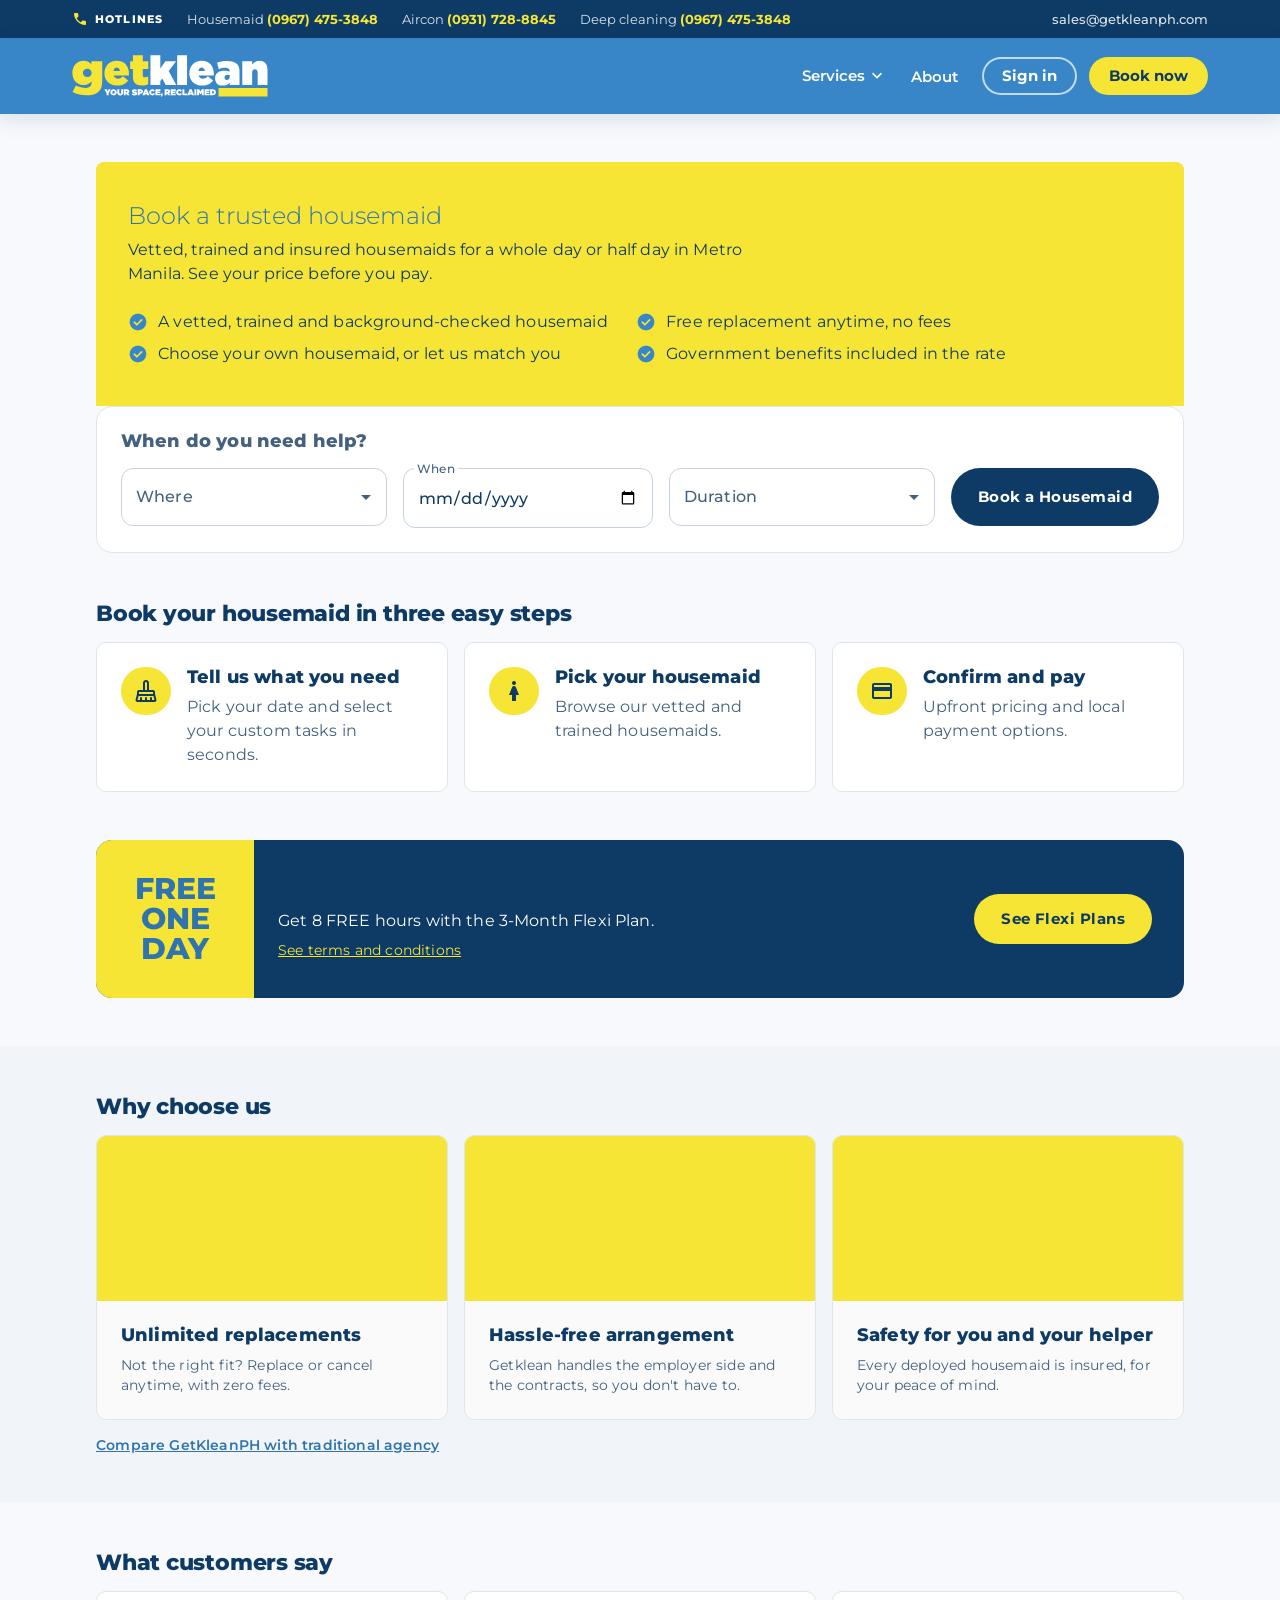
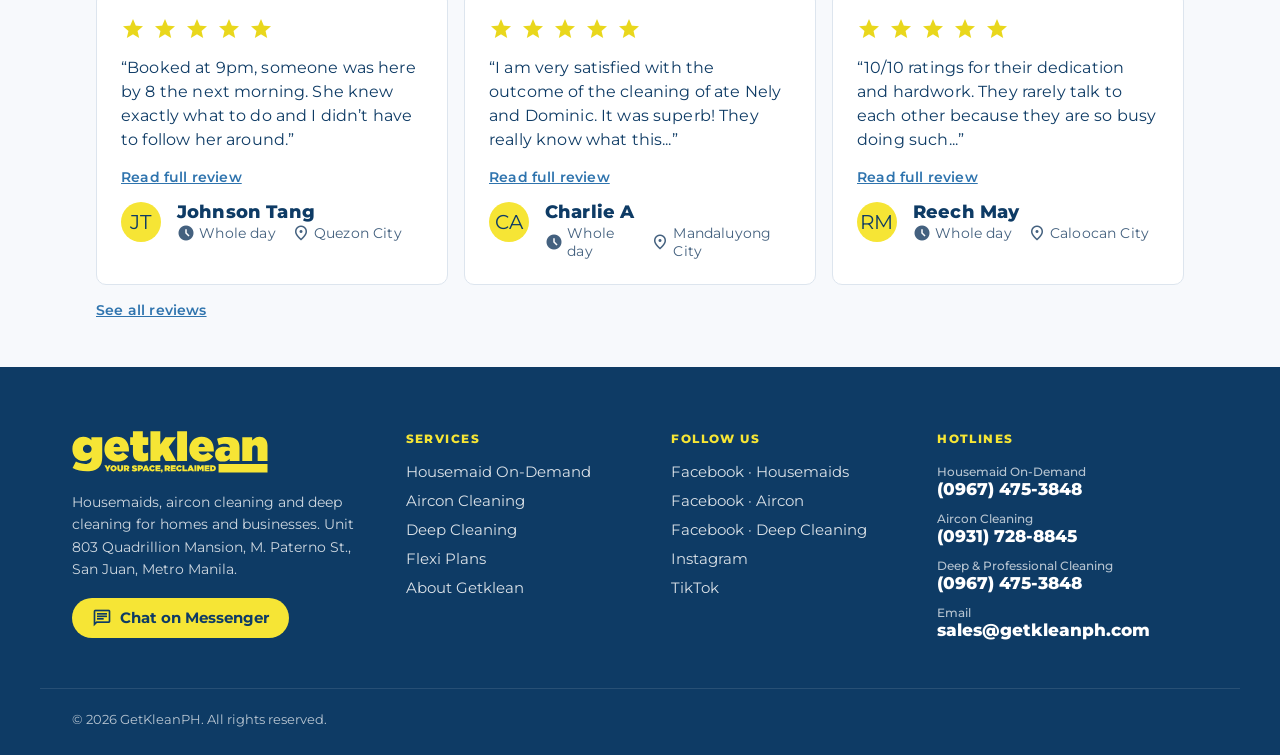
==== commit 457dabeb: "Booking flow re-skinned to the new brand (header, Services menu, footer, Montserrat, brand colours);" ====
--- a/app/index.html
+++ b/app/index.html
@@ -5,12 +5,14 @@
   <meta name="viewport" content="width=device-width, initial-scale=1">
   <title>GetKlean · Book a trusted housemaid</title>
   <meta name="description" content="Vetted, trained and insured housemaids for a whole day or half day in Metro Manila.">
-  <link rel="icon" href="assets/favicon.png">
+  <link rel="icon" href="../brand/favicon.png">
+  <meta name="theme-color" content="#3886c8">
   <link rel="preconnect" href="https://fonts.googleapis.com">
   <link rel="preconnect" href="https://fonts.gstatic.com" crossorigin>
-  <link rel="stylesheet" href="https://fonts.googleapis.com/css2?family=Figtree:wght@300;400;500;600;700&display=swap">
+  <link rel="stylesheet" href="https://fonts.googleapis.com/css2?family=Montserrat:wght@400;500;600;700;800;900&display=swap">
   <link rel="stylesheet" href="https://fonts.googleapis.com/css2?family=Material+Symbols+Outlined:opsz,wght,FILL,GRAD@20..48,300..500,0..1,0&display=block">
   <link rel="stylesheet" href="styles.css">
+  <link rel="stylesheet" href="brand.css">
 </head>
 <body>
   <div id="app"></div>
--- a/app/styles.css
+++ b/app/styles.css
@@ -243,7 +243,7 @@
   :root { --page-x: 20px; }
   .wrap-home, .nav { padding-left: 20px; padding-right: 20px; }
   .nav { height: 64px; }
-  .nav .logo img { width: 140px; height: 32px; }
+  .nav .logo img { height: 34px; width: auto; }
   .nav-items { display: none; position: absolute; top: 64px; left: 0; right: 0; background: #fff; flex-direction: column; align-items: stretch; padding: 8px 20px 16px; border-bottom: 1px solid var(--bluegrey-100); box-shadow: 0 8px 16px rgba(0,0,0,.08); }
   .nav.open .nav-items { display: flex; }
   .nav-cta { padding: 8px 0 0; }
@@ -534,3 +534,19 @@
 a.step { text-decoration: none; }
 .stepper { overflow-x: auto; scrollbar-width: none; }
 @media (max-width: 560px) { .stepper .step .num { width: 22px; height: 22px; } .connector { min-width: 4px; } }
+.sum-help { display: flex; align-items: center; gap: 10px; border-top: 1px solid var(--divider); padding-top: var(--s2); color: var(--text-2); font-size: 14px; text-decoration: none; }
+.sum-help .ic { color: var(--primary); }
+.sum-help b { color: var(--primary); font-weight: 600; }
+
+/* Mobile: form first, booking summary after it */
+@media (max-width: 900px) {
+  .book-body { flex-direction: column; }
+  .book-head { padding-top: var(--s4); }
+  .book-head .h4 { font-size: 26px; }
+  .stepper { padding-top: 12px; padding-bottom: 12px; }
+}
+@media (max-width: 560px) {
+  .book-main { gap: var(--s2); }
+  .summary { padding: var(--s2); }
+}
+.date-display { margin-top: 8px; }
--- a/app/brand.css
+++ b/app/brand.css
@@ -0,0 +1,238 @@
+/* Getklean brand layer for the booking app.
+   Loaded after styles.css: re-skins the Figma (MUI) flow with the 2026 brand guidelines
+   (blue #3886c8, yellow #f6e535, navy #0e3b65, cream #f9e8c0; Gotham → Montserrat) so it matches the main site. */
+:root {
+  --primary: #3886c8;
+  --primary-dark: #2f74ae;
+  --primary-border: rgba(56, 134, 200, .5);
+  --secondary: #f6e535;
+  --secondary-dark: #e9d71c;
+  --secondary-contrast: #0e3b65;
+  --navy: #0e3b65;
+  --cream: #fdf6e3;
+  --blue-50: #eaf3fb;
+  --blue-100: #cfe6f6;
+  --bluegrey-50: #f1f5f9;
+  --bluegrey-100: #dde5ee;
+  --bluegrey-800: #0e3b65;
+  --text: #0e3b65;
+  --text-2: #44617f;
+  --link: #2f74ae;
+  --divider: #dde5ee;
+  --input-border: #c7d3e0;
+  --radius: 10px;
+  --radius-lg: 16px;
+  --elev-1: 0 2px 10px rgba(14, 59, 101, .06);
+  --elev-2: 0 6px 18px rgba(14, 59, 101, .12);
+  --font: 'Montserrat', system-ui, -apple-system, 'Segoe UI', sans-serif;
+  --page-x: max(32px, calc((100vw - 1200px) / 2 + 32px));
+}
+body { font-family: var(--font); font-weight: 400; color: var(--text); background: #f7f9fc; }
+.page > main { background: #f7f9fc; }
+
+/* Type: brand headlines are heavy */
+.h4 { font-weight: 900; letter-spacing: -.025em; font-size: clamp(28px, 3.4vw, 40px); line-height: 1.08; color: var(--navy); }
+.h5 { font-weight: 800; letter-spacing: -.01em; font-size: 22px; color: var(--navy); }
+.h6 { font-weight: 800; font-size: 18px; color: var(--navy); }
+.body1, .body2 { font-weight: 400; }
+.overline, .overline-sm { font-weight: 800; letter-spacing: .12em; color: var(--primary); }
+.muted { color: var(--text-2); }
+.lnk, .link { color: var(--link); font-weight: 600; }
+
+/* Buttons: brand pill buttons */
+.btn { border-radius: 999px; font-weight: 700; letter-spacing: 0; transition: transform .15s, background-color .15s; }
+.btn:hover { transform: translateY(-1px); }
+.btn.lg { padding: 13px 26px; font-size: 15px; line-height: 22px; }
+.btn.md { padding: 9px 18px; }
+.btn.contained { background: var(--navy); box-shadow: none; }
+.btn.contained:hover { background: #0a2e50; }
+.btn.yellow { background: var(--secondary); color: var(--navy); box-shadow: none; }
+.btn.outlined { color: var(--navy); border: 1.5px solid var(--bluegrey-100); background: #fff; }
+.btn.outlined:hover { border-color: var(--primary); background: #fff; }
+.btn.text { color: var(--primary); }
+.btn:disabled { background: #e3e9f0; color: #8aa0b6; transform: none; }
+.btn.warning { background: #ed6c02; border-radius: 999px; }
+.btn:focus-visible, .radio-card:focus-within, .chip:focus-visible { outline: 3px solid var(--secondary); outline-offset: 2px; }
+
+/* ---------- Header (same as main site) ---------- */
+.gk-wrap { width: 100%; max-width: 1200px; margin: 0 auto; padding: 0 32px; }
+.gk-hot { background: var(--navy); color: rgba(255,255,255,.85); font-size: 13px; }
+.gk-hot-in { display: flex; align-items: center; gap: 8px 24px; min-height: 38px; flex-wrap: wrap; }
+.gk-hot a { color: var(--secondary); font-weight: 700; text-decoration: none; }
+.gk-hot-lbl { display: inline-flex; align-items: center; gap: 6px; font-weight: 800; text-transform: uppercase; letter-spacing: .1em; font-size: 11px; color: #fff; }
+.gk-hot-lbl .ic { font-size: 16px; color: var(--secondary); }
+.gk-hot-mail { margin-left: auto; color: rgba(255,255,255,.85) !important; font-weight: 500 !important; }
+.gk-top { background: var(--primary); position: sticky; top: 0; z-index: 30; box-shadow: 0 6px 20px rgba(14,59,101,.12); }
+.gk-top-in { display: flex; align-items: center; justify-content: space-between; height: 76px; gap: 24px; position: relative; }
+.gk-brand img { height: 42px; width: auto; display: block; }
+.gk-menu { display: flex; align-items: center; gap: 4px; }
+.gk-menu > a:not(.gk-btn) { color: #fff; text-decoration: none; font-weight: 600; font-size: 15px; padding: 8px 12px; border-radius: 8px; }
+.gk-menu > a:not(.gk-btn):hover { background: rgba(255,255,255,.12); }
+.gk-btn { display: inline-flex; align-items: center; justify-content: center; gap: 8px; border: 0; border-radius: 999px; padding: 10px 20px; font: 700 15px/1.2 var(--font); text-decoration: none; cursor: pointer; white-space: nowrap; margin-left: 8px; }
+.gk-btn .ic { font-size: 20px; }
+.gk-btn.yellow { background: var(--secondary); color: var(--navy); }
+.gk-btn.ghost { color: #fff; box-shadow: inset 0 0 0 2px rgba(255,255,255,.7); }
+.gk-avatar { width: 40px; height: 40px; border-radius: 50%; border: 0; background: var(--secondary); color: var(--navy); font: 800 14px var(--font); cursor: pointer; margin-left: 8px; }
+.gk-menu-btn { display: none; background: none; border: 0; color: #fff; padding: 8px; cursor: pointer; }
+.gk-dd { position: relative; }
+.gk-dd-btn { display: inline-flex; align-items: center; gap: 2px; background: none; border: 0; color: #fff; font: 600 15px/1.2 var(--font); padding: 8px 8px 8px 12px; border-radius: 8px; cursor: pointer; }
+.gk-dd-btn:hover, .gk-dd.open .gk-dd-btn { background: rgba(255,255,255,.12); }
+.gk-dd-btn .ic { font-size: 20px; transition: transform .15s; }
+.gk-dd.open .gk-dd-btn .ic { transform: rotate(180deg); }
+.gk-dd-menu { display: none; position: absolute; top: calc(100% + 8px); left: 0; min-width: 300px; background: #fff; border-radius: 14px; padding: 8px; box-shadow: 0 18px 40px rgba(14,59,101,.25); z-index: 35; }
+.gk-dd.open .gk-dd-menu { display: block; }
+.gk-dd-menu a { display: flex; align-items: center; gap: 12px; padding: 10px 12px; border-radius: 10px; color: var(--navy); text-decoration: none; }
+.gk-dd-menu a:hover, .gk-dd-menu a.active { background: var(--blue-50); }
+.gk-dd-menu a > .ic { width: 38px; height: 38px; border-radius: 10px; background: var(--secondary); display: grid; place-items: center; font-size: 20px; flex: none; }
+.gk-dd-menu b { display: block; font-weight: 800; font-size: 15px; }
+.gk-dd-menu small { display: block; font-size: 12.5px; color: var(--text-2); }
+
+/* ---------- Footer (same as main site) ---------- */
+.gk-foot { background: var(--navy); color: #fff; padding: 64px 0 28px; }
+.gk-foot-in { display: grid; grid-template-columns: 1.3fr 1fr 1fr 1.2fr; gap: 40px; }
+.gk-foot-brand { display: flex; flex-direction: column; gap: 18px; align-items: flex-start; }
+.gk-foot-brand img { height: 42px; width: auto; }
+.gk-foot-brand p { opacity: .8; font-size: 14px; line-height: 1.6; max-width: 34ch; }
+.gk-foot-brand .gk-btn { margin-left: 0; }
+.gk-foot nav { display: flex; flex-direction: column; gap: 10px; }
+.gk-foot nav p, .gk-foot-hot > p { font-weight: 800; text-transform: uppercase; letter-spacing: .12em; font-size: 12px; color: var(--secondary); margin-bottom: 6px; }
+.gk-foot nav a { color: #fff; text-decoration: none; opacity: .85; font-size: 15px; }
+.gk-foot nav a:hover { opacity: 1; text-decoration: underline; }
+.gk-foot-hot { display: flex; flex-direction: column; gap: 12px; }
+.gk-foot-hot a { display: flex; flex-direction: column; text-decoration: none; font-weight: 800; font-size: 17px; color: #fff; }
+.gk-foot-hot a small { font-weight: 500; font-size: 12px; opacity: .7; }
+.gk-legal { margin-top: 48px; padding-top: 22px; border-top: 1px solid rgba(255,255,255,.15); font-size: 13px; opacity: .7; }
+
+/* ---------- Stepper ---------- */
+.stepper { background: #fff; border-bottom: 1px solid var(--divider); }
+.step { font-weight: 600; color: var(--text-2); }
+.step .num { background: #fff; color: var(--text-2); border: 1.5px solid var(--bluegrey-100); font-weight: 700; width: 28px; height: 28px; }
+.step.on { color: var(--navy); font-weight: 800; }
+.step.on .num { background: var(--navy); border-color: var(--navy); color: #fff; }
+.step.done .num { background: var(--primary); border-color: var(--primary); color: #fff; }
+.step.done { color: var(--navy); }
+.connector { background: var(--bluegrey-100); }
+
+/* ---------- Booking pages ---------- */
+.book-head { padding-top: 40px; padding-bottom: 20px; }
+.book-head .body1 { color: var(--text-2); }
+.form-card { border: 1px solid var(--bluegrey-100); border-radius: var(--radius-lg); box-shadow: var(--elev-1); background: #fff; }
+.field > .label { font-weight: 700; font-size: 15px; }
+.radio-card { border: 1.5px solid var(--bluegrey-100); border-radius: 14px; }
+.radio-card:hover { border-color: var(--primary); }
+.radio-card.checked { background: var(--blue-50); border-color: var(--primary); }
+.radio-card .rc-label { color: var(--navy); font-weight: 700; font-size: 15px; }
+.radio-card .rc-caption { color: var(--text-2); font-size: 13px; }
+.radio-dot::before { border-color: #9fb3c8; }
+.radio-card.checked .radio-dot::before { border-color: var(--primary); background: radial-gradient(circle, var(--primary) 0 5px, transparent 5.5px); }
+.rc-icon { background: var(--secondary); color: var(--navy); }
+.radio-card.checked .rc-icon { background: #fff; color: var(--primary); }
+.check-card.checked .check-box .ic { background: var(--primary); border-color: var(--primary); }
+.checkbox input:checked + .cb .ic { background: var(--primary); border-color: var(--primary); }
+.icon-bubble { background: var(--blue-50); color: var(--primary); }
+.date-display { border-radius: 14px; border: 1.5px solid var(--bluegrey-100); }
+
+.chip { border: 1.5px solid var(--bluegrey-100); font-weight: 600; color: var(--navy); }
+.chip.on { background: var(--navy); border-color: var(--navy); color: #fff; }
+.chip:hover { background: var(--blue-50); }
+.chip.on:hover { background: var(--navy); }
+.day { border: 1.5px solid var(--bluegrey-100); font-weight: 600; color: var(--navy); }
+.day.on { background: var(--navy); border-color: var(--navy); color: #fff; }
+.seg { border-color: var(--bluegrey-100); border-radius: 999px; }
+.seg button { font-weight: 700; color: var(--text-2); }
+.seg button.on { background: var(--navy); color: #fff; }
+.seg.chips-seg button { border: 1.5px solid var(--bluegrey-100); font-weight: 600; }
+.seg.chips-seg button.on { background: var(--navy); border-color: var(--navy); }
+
+.info { background: var(--blue-50); border-radius: 12px; color: var(--navy); }
+.alert-error { border-radius: 12px; }
+.tf-box { border-radius: 12px; border: 1.5px solid var(--input-border); }
+.tf-box:hover { border-color: var(--primary); }
+.tf-box:focus-within { border-color: var(--primary); box-shadow: 0 0 0 3px rgba(56,134,200,.15); }
+.tf label { color: var(--text-2); font-weight: 500; }
+.tf input, .tf select, .tf textarea { color: var(--navy); font-weight: 500; }
+.otp-box { border-radius: 12px; border: 1.5px solid var(--input-border); color: var(--navy); font-weight: 800; }
+
+.tag { font-weight: 700; font-size: 12px; }
+.tag.yellow { background: var(--secondary); color: var(--navy); }
+.tag.info { background: var(--primary); }
+.tag.primary-solid { background: var(--navy); }
+
+/* Summary card */
+.summary { border-radius: var(--radius-lg); border: 1px solid var(--bluegrey-100); box-shadow: var(--elev-1); }
+.summary > .h6 { font-weight: 900; }
+.sum-row .bubble { background: var(--blue-50); color: var(--primary); }
+.sum-row .k { color: var(--text-2); text-transform: uppercase; letter-spacing: .08em; font-size: 11px; font-weight: 800; }
+.sum-row .k.lg { font-size: 11px; }
+.sum-row .v { font-weight: 600; color: var(--navy); }
+.total { background: var(--navy); color: #fff; border-radius: 12px; }
+.total .amt { color: var(--secondary); font-weight: 900; }
+.price-line .free { color: #2e7d32; }
+.sum-help b { color: var(--primary); }
+
+/* Housemaid cards */
+.maid { border-radius: 16px; border: 1.5px solid var(--bluegrey-100); }
+.maid.selected { border-color: var(--primary); background: var(--blue-50); box-shadow: none; }
+.maid-photo { background: var(--secondary); }
+.maid-info .nm { font-weight: 800; color: var(--navy); }
+.maid-warn { border-radius: 12px; }
+.info-panel { border-radius: 16px; background: #fff; border: 1px solid var(--bluegrey-100); }
+.switch-card { border-radius: 16px; background: #fff; }
+.empty-fav { border-radius: 12px; }
+
+/* Plan step */
+.pc-price b, .plan-price b { font-weight: 900; color: var(--navy); }
+.acc { border-radius: 14px; border-color: var(--bluegrey-100); }
+.rate-row { border-radius: 10px; }
+.example { border-radius: 16px; }
+.ex-col { border-radius: 14px; }
+.ex-total.grey { background: var(--bluegrey-50); }
+
+/* Review, pay, booked */
+.review-card { border-radius: 16px; background: #fff; border: 1px solid var(--bluegrey-100); }
+.overline-sm { font-size: 11px; }
+.protect { border-radius: 16px; background: #fff; border: 1px solid var(--bluegrey-100); }
+.shield { background: var(--secondary); color: var(--navy); }
+.confirm { border-radius: 20px; background: #fff; box-shadow: var(--elev-1); }
+.confirm .h5 { font-weight: 900; font-size: 26px; }
+.next { border-radius: 14px; background: var(--cream); }
+
+/* Signed-in app home + login */
+.quick-book { border-radius: var(--radius-lg); background: #fff; }
+.next-booking, .voucher { border-radius: 16px; background: #fff; }
+.deals { background: var(--cream); }
+.deal-trial { background: var(--primary); border-radius: 16px; }
+.promo { background: var(--navy); border-radius: 16px; }
+.login-card .icon-bubble.lg { background: var(--secondary); color: var(--navy); }
+
+/* Toast */
+.toast { background: var(--navy); border-radius: 12px; font-weight: 600; }
+
+/* ---------- Responsive ---------- */
+@media (max-width: 1180px) {
+  .gk-menu-btn { display: block; }
+  .gk-menu { display: none; position: absolute; top: 76px; left: 0; right: 0; background: var(--primary); flex-direction: column; align-items: stretch; padding: 8px 20px 20px; box-shadow: 0 12px 24px rgba(14,59,101,.2); }
+  .gk-top.open .gk-menu { display: flex; }
+  .gk-menu > a:not(.gk-btn) { padding: 12px 8px; font-size: 16px; }
+  .gk-btn, .gk-avatar { margin: 8px 0 0; }
+  .gk-dd-btn { width: 100%; justify-content: space-between; padding: 12px 8px; font-size: 16px; }
+  .gk-dd-menu { position: static; min-width: 0; box-shadow: none; margin: 4px 0 8px; }
+}
+@media (max-width: 900px) {
+  .gk-hot { display: none; }
+  .gk-foot-in { grid-template-columns: 1fr 1fr; }
+  .gk-foot-brand, .gk-foot-hot { grid-column: 1 / -1; }
+  :root { --page-x: 16px; }
+}
+@media (max-width: 700px) {
+  .gk-wrap { padding: 0 16px; }
+  .gk-top-in { height: 60px; }
+  .gk-menu { top: 60px; }
+  .gk-brand img { height: 32px; }
+  .gk-foot { padding: 40px 0 24px; }
+  .gk-foot-hot { display: grid; grid-template-columns: 1fr 1fr; gap: 14px 16px; }
+  .gk-foot-hot > p { grid-column: 1 / -1; }
+  .book-head { padding-top: 24px; padding-bottom: 12px; }
+  .stepper .step.on .lbl { font-size: 13px; }
+  .actions .btn.lg { flex: 1; }
+}
